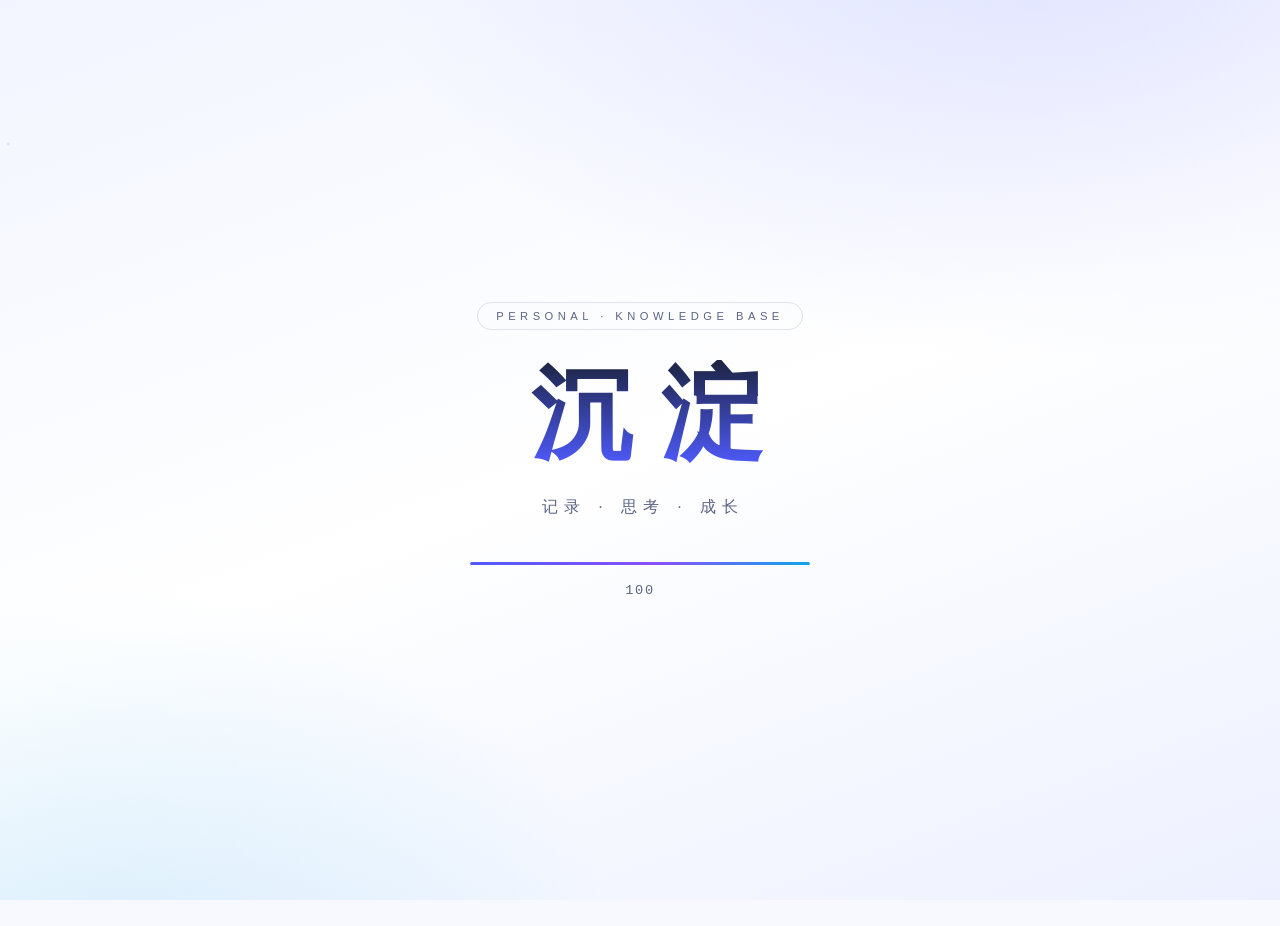
==== index.html @ 415df6d3 "站点: 明亮主题 + 树形章节目录 + 改名沉淀 - 暗色改为明亮主题(浅蓝白底 + 深色文字) - 侧边栏改为树形目录: 笔记 → 章节 → 小节,可折叠展开,   滚动自动展开所在章节并高亮当前小" ====
<!DOCTYPE html>
<html lang="zh-CN">
<head>
<meta charset="UTF-8">
<meta name="viewport" content="width=device-width, initial-scale=1.0">
<title>沉淀 · 个人知识库</title>
<link rel="stylesheet" href="assets/style.css">
</head>
<body>

  <!-- 开场动画 -->
  <div id="intro" aria-hidden="true">
    <canvas id="intro-canvas"></canvas>
    <div class="intro-inner">
      <div class="intro-badge">Personal · Knowledge Base</div>
      <h1 class="intro-title" id="intro-title">沉淀</h1>
      <div class="intro-sub" id="intro-sub">记录 · 思考 · 成长</div>
      <div class="intro-progress"><div class="intro-progress-bar" id="intro-bar"></div></div>
      <div class="intro-count" id="intro-count">00</div>
    </div>
  </div>

  <!-- 主内容 -->
  <main id="main">
    <header class="hero">
      <nav class="nav">
        <span class="logo">◆ 沉淀</span>
        <a href="学习笔记/index.html" class="nav-link">进入沉淀 →</a>
      </nav>
      <div class="hero-body">
        <h1 class="hero-title">沉淀</h1>
        <p class="hero-sub">
          个人技术笔记站点 — 沉淀 TensorRT / LLM 推理、深度学习部署与工具链中的理解与实践。
        </p>
        <a href="学习笔记/index.html" class="btn">
          <span>进入沉淀</span>
          <span class="btn-arrow">→</span>
        </a>
      </div>
    </header>
  </main>

  <script src="assets/marked.min.js"></script>
  <script src="assets/app.js"></script>
</body>
</html>
---- assets/style.css ----
/* ============ 主题 ============ */
:root {
  --bg: #f7f9ff;
  --bg-soft: #eef1fb;
  --surface: rgba(30, 41, 80, 0.05);
  --surface-2: rgba(30, 41, 80, 0.025);
  --border: rgba(30, 41, 80, 0.12);
  --text: #1c2438;
  --text-dim: #5b6585;
  --accent-1: #4f5bff;
  --accent-2: #8a4fff;
  --accent-3: #0ea5e9;
  --grad: linear-gradient(135deg, var(--accent-1), var(--accent-2) 55%, var(--accent-3));
  --radius: 14px;
  --font: -apple-system, BlinkMacSystemFont, "Segoe UI", "PingFang SC", "Hiragino Sans GB", "Microsoft YaHei", "Helvetica Neue", Arial, sans-serif;
  --mono: "JetBrains Mono", "SF Mono", Consolas, "Courier New", monospace;
}

* { box-sizing: border-box; margin: 0; padding: 0; }

html, body {
  height: 100%;
  background: var(--bg);
  color: var(--text);
  font-family: var(--font);
  -webkit-font-smoothing: antialiased;
  scroll-behavior: smooth;
}

::selection { background: rgba(108, 123, 255, 0.28); }

a { color: inherit; text-decoration: none; }

/* ============ 开场动画 ============ */
#intro {
  position: fixed;
  inset: 0;
  z-index: 999;
  display: flex;
  align-items: center;
  justify-content: center;
  overflow: hidden;
  background:
    radial-gradient(1100px 700px at 82% -8%, rgba(108, 123, 255, 0.18), transparent 62%),
    radial-gradient(900px 700px at 8% 112%, rgba(14, 165, 233, 0.14), transparent 60%),
    linear-gradient(160deg, #f2f5ff, #ffffff 50%, #edf1ff);
  transition: opacity .7s ease, transform .9s cubic-bezier(.65, 0, .25, 1);
}
#intro.out {
  opacity: 0;
  transform: scale(1.07);
  pointer-events: none;
}
#intro-canvas {
  position: absolute;
  inset: 0;
  width: 100%;
  height: 100%;
}
.intro-inner {
  position: relative;
  text-align: center;
  padding: 0 24px;
}

.intro-badge {
  display: inline-block;
  font-size: .7rem;
  letter-spacing: .4em;
  color: var(--text-dim);
  border: 1px solid var(--border);
  padding: 7px 18px;
  border-radius: 999px;
  margin-bottom: 30px;
  opacity: 0;
  transform: translateY(14px);
  animation: fadeUp .8s ease forwards .35s;
  text-transform: uppercase;
}

.intro-title {
  font-size: clamp(3rem, 10vw, 6.4rem);
  font-weight: 800;
  letter-spacing: .14em;
  line-height: 1.05;
  margin: 0;
  text-indent: .14em;
}
.letter {
  display: inline-block;
  opacity: 0;
  transform: translateY(56px) rotateX(50deg);
  filter: blur(14px);
  background: linear-gradient(180deg, #1c2440, #4f5bff);
  -webkit-background-clip: text;
  background-clip: text;
  color: transparent;
  transition:
    opacity .8s cubic-bezier(.2, .7, .2, 1),
    transform .95s cubic-bezier(.2, .7, .2, 1),
    filter .95s ease;
  transition-delay: calc(var(--i) * 95ms);
}
.intro-title.on .letter {
  opacity: 1;
  transform: translateY(0) rotateX(0);
  filter: blur(0);
}

.intro-sub {
  margin-top: 30px;
  color: var(--text-dim);
  font-size: 1rem;
  letter-spacing: .42em;
  text-indent: .42em;
  opacity: 0;
  transform: translateY(18px);
  transition: opacity .9s ease .55s, transform .9s ease .55s;
}
.intro-sub.on { opacity: 1; transform: translateY(0); }

.intro-progress {
  margin: 44px auto 0;
  width: min(340px, 72vw);
  height: 3px;
  background: rgba(30, 41, 80, 0.1);
  border-radius: 99px;
  overflow: hidden;
}
.intro-progress-bar {
  height: 100%;
  width: 0%;
  background: var(--grad);
  border-radius: 99px;
  box-shadow: 0 0 14px rgba(108, 123, 255, 0.6);
}
.intro-count {
  margin-top: 18px;
  font-family: var(--mono);
  font-size: .85rem;
  letter-spacing: .12em;
  color: var(--text-dim);
}

@keyframes fadeUp {
  to { opacity: 1; transform: translateY(0); }
}

/* ============ 落地页主内容 ============ */
#main {
  opacity: 0;
  transform: translateY(26px);
  transition: opacity .9s ease .15s, transform .9s ease .15s;
}
#main.on { opacity: 1; transform: translateY(0); }

.hero {
  position: relative;
  min-height: 100vh;
  display: flex;
  flex-direction: column;
  overflow: hidden;
}
.hero::before {
  content: "";
  position: absolute;
  inset: 0;
  background:
    radial-gradient(900px 600px at 75% 15%, rgba(108, 123, 255, 0.12), transparent 60%),
    radial-gradient(700px 500px at 10% 90%, rgba(14, 165, 233, 0.10), transparent 55%);
  pointer-events: none;
}

.nav {
  position: relative;
  display: flex;
  align-items: center;
  justify-content: space-between;
  padding: 22px clamp(20px, 6vw, 64px);
  border-bottom: 1px solid var(--border);
}
.logo {
  font-weight: 700;
  letter-spacing: .12em;
  background: var(--grad);
  -webkit-background-clip: text;
  background-clip: text;
  color: transparent;
}
.nav-link {
  font-size: .9rem;
  color: var(--text-dim);
  border: 1px solid var(--border);
  padding: 8px 16px;
  border-radius: 999px;
  transition: all .25s ease;
}
.nav-link:hover {
  color: var(--text);
  border-color: rgba(108, 123, 255, 0.5);
  background: rgba(108, 123, 255, 0.07);
}

.hero-body {
  position: relative;
  flex: 1;
  display: flex;
  flex-direction: column;
  align-items: center;
  justify-content: center;
  text-align: center;
  padding: 0 24px;
}
.hero-title {
  font-size: clamp(2.6rem, 7vw, 4.6rem);
  font-weight: 800;
  letter-spacing: .06em;
  background: linear-gradient(180deg, #171e38, #4f5bff);
  -webkit-background-clip: text;
  background-clip: text;
  color: transparent;
}
.hero-sub {
  margin-top: 20px;
  max-width: 560px;
  color: var(--text-dim);
  line-height: 1.9;
  font-size: 1.02rem;
}
.btn {
  display: inline-flex;
  align-items: center;
  gap: 12px;
  margin-top: 40px;
  padding: 14px 30px;
  border-radius: 999px;
  font-weight: 600;
  font-size: 1rem;
  color: #fff;
  background: var(--grad);
  box-shadow: 0 10px 30px rgba(108, 123, 255, 0.35);
  transition: transform .25s ease, box-shadow .25s ease;
}
.btn:hover {
  transform: translateY(-3px);
  box-shadow: 0 16px 40px rgba(108, 123, 255, 0.45);
}
.btn-arrow { transition: transform .25s ease; }
.btn:hover .btn-arrow { transform: translateX(4px); }

/* ============ 笔记应用 ============ */
.notes-app {
  display: grid;
  grid-template-columns: 300px 1fr;
  height: 100vh;
}
.sidebar {
  border-right: 1px solid var(--border);
  background: var(--bg-soft);
  display: flex;
  flex-direction: column;
  overflow: hidden;
}
.sidebar-head {
  padding: 22px 24px;
  border-bottom: 1px solid var(--border);
}
.back-link {
  display: inline-block;
  font-size: .85rem;
  color: var(--text-dim);
  margin-bottom: 14px;
  transition: color .2s ease;
}
.back-link:hover { color: var(--text); }
.sidebar-head h2 {
  font-size: 1.3rem;
  letter-spacing: .1em;
}

/* ============ 树形章节目录 ============ */
.tree {
  flex: 1;
  min-height: 0;
  overflow-y: auto;
  padding: 12px;
}
.tree ul { list-style: none; padding-left: 0; margin: 0; }
.tree > ul { padding-left: 0; }
.tree-children { display: none; padding-left: 14px; }
.tree-folder.open > .tree-children { display: block; }

.tree-row {
  display: flex;
  align-items: center;
  padding: 7px 10px;
  border-radius: 8px;
  color: var(--text-dim);
  cursor: pointer;
  user-select: none;
  transition: background .2s ease, color .2s ease;
}
.tree-row:hover { color: var(--text); background: var(--surface); }

.caret {
  flex: none;
  width: 7px;
  height: 7px;
  margin-right: 9px;
  border-right: 1.6px solid currentColor;
  border-bottom: 1.6px solid currentColor;
  transform: rotate(-45deg);
  opacity: .55;
  transition: transform .2s ease;
}
.tree-folder.open > .tree-row .caret { transform: rotate(45deg); }

.tree-label { flex: 1; min-width: 0; }

.tree-root > .tree-row .tree-label {
  font-weight: 700;
  color: var(--text);
}
.tree-folder > .tree-row .tree-label {
  font-weight: 600;
  color: #2a3350;
}
.tree-leaf a {
  display: block;
  padding: 6px 10px 6px 6px;
  border-radius: 8px;
  color: var(--text-dim);
  font-size: .85rem;
  line-height: 1.5;
  border-left: 2px solid transparent;
  transition: all .2s ease;
}
.tree-leaf a:hover { color: var(--text); background: var(--surface); }
.tree-leaf a.active {
  color: var(--accent-1);
  font-weight: 600;
  border-left-color: var(--accent-1);
  background: rgba(108, 123, 255, 0.09);
}

.note-viewer {
  overflow-y: auto;
  background: var(--bg);
}
.note-content {
  max-width: 900px;
  margin: 0 auto;
  padding: 48px clamp(20px, 5vw, 64px) 96px;
  animation: fadeUp .7s ease;
}
.loading {
  color: var(--text-dim);
  letter-spacing: .2em;
  text-align: center;
  padding-top: 40vh;
}

/* ============ Markdown 排版 ============ */
.note-content > :first-child { margin-top: 0; }
.note-content h1 {
  font-size: 2rem;
  margin: 0 0 22px;
  letter-spacing: .03em;
}
.note-content h2 {
  font-size: 1.55rem;
  margin: 44px 0 16px;
  padding-bottom: 10px;
  border-bottom: 1px solid var(--border);
  letter-spacing: .02em;
}
.note-content h3 { font-size: 1.25rem; margin: 34px 0 12px; }
.note-content h4 { font-size: 1.08rem; margin: 28px 0 10px; color: #4a55c9; }
.note-content p { margin: 14px 0; line-height: 1.9; color: #3d4560; }
.note-content ul, .note-content ol { margin: 12px 0 16px; padding-left: 26px; }
.note-content li { margin: 8px 0; line-height: 1.85; color: #3d4560; }
.note-content li::marker { color: var(--accent-1); }

.note-content blockquote {
  margin: 18px 0;
  padding: 12px 18px;
  border-left: 3px solid var(--accent-1);
  background: rgba(108, 123, 255, 0.07);
  border-radius: 0 10px 10px 0;
  color: var(--text-dim);
}

.note-content code {
  font-family: var(--mono);
  font-size: .88em;
  background: rgba(30, 41, 80, 0.08);
  padding: 2px 7px;
  border-radius: 6px;
  color: #c2410c;
}
.note-content pre {
  margin: 20px 0;
  padding: 18px 20px;
  background: #eef1f8;
  border: 1px solid var(--border);
  border-radius: var(--radius);
  overflow-x: auto;
  line-height: 1.7;
}
.note-content pre code {
  background: none;
  padding: 0;
  color: #334155;
  font-size: .88rem;
}

.note-content table {
  width: 100%;
  border-collapse: collapse;
  margin: 20px 0;
  font-size: .92rem;
  display: block;
  overflow-x: auto;
}
.note-content th, .note-content td {
  border: 1px solid var(--border);
  padding: 10px 14px;
  text-align: left;
  vertical-align: top;
  color: #3d4560;
}
.note-content th {
  background: var(--surface);
  color: #232c4d;
  font-weight: 600;
  white-space: nowrap;
}
.note-content tbody tr:nth-child(even) { background: var(--surface-2); }
.note-content strong { color: #171e38; }

/* ============ 响应式 ============ */
@media (max-width: 860px) {
  .notes-app { grid-template-columns: 1fr; grid-template-rows: auto 1fr; }
  .sidebar { border-right: none; border-bottom: 1px solid var(--border); }
  .tree { max-height: 38vh; }
}
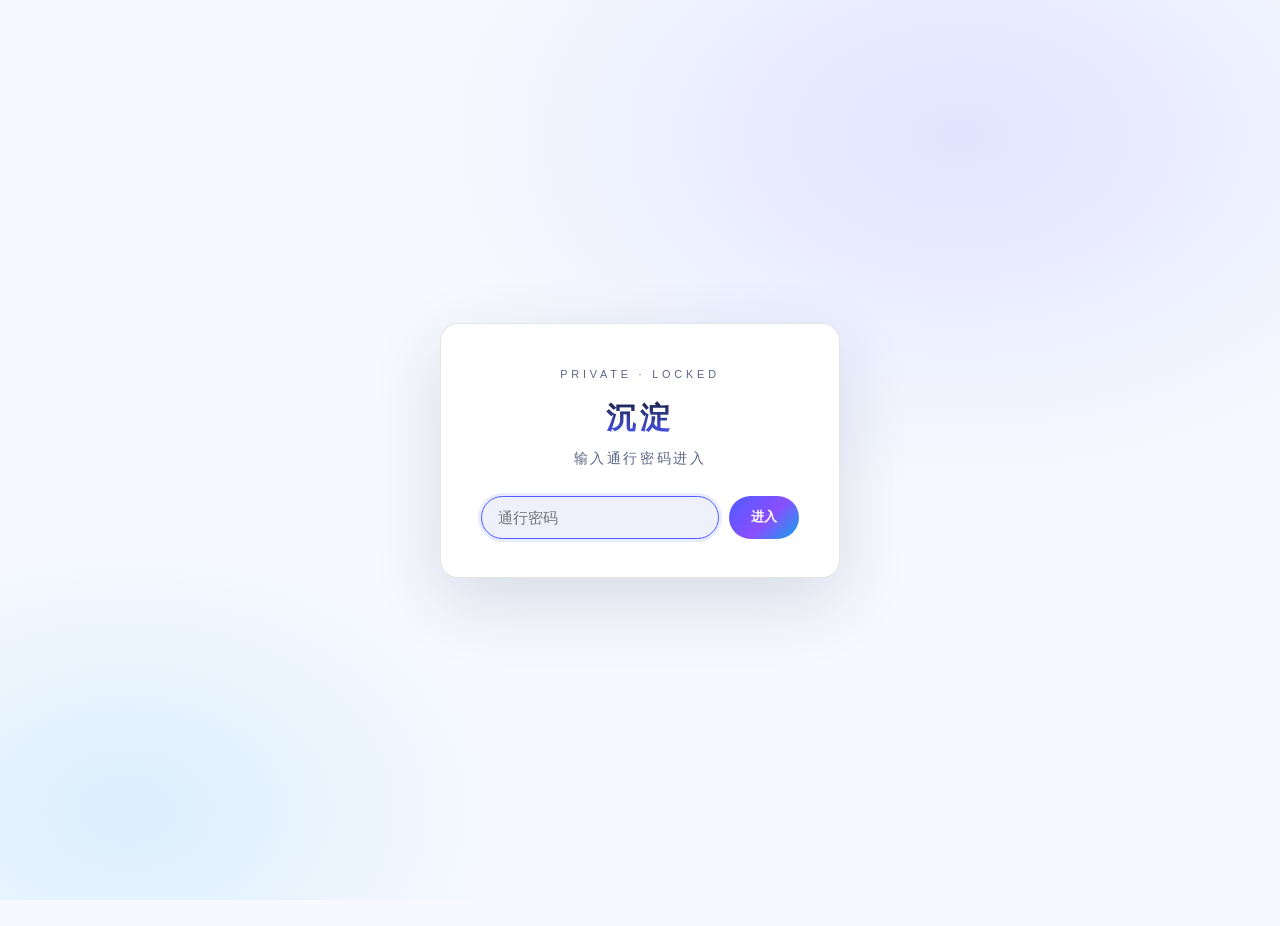
==== commit a331e3cc: "站点: 新增简历目录 + 全站通行密码 - 新增简历页: 内嵌 PDF 预览 + 下载按钮 - 首页导航与笔记页侧边栏加入简历入口 - 全站密码门(前端 SHA-256 校验, 通行密码 888888" ====
--- a/index.html
+++ b/index.html
@@ -25,7 +25,10 @@
     <header class="hero">
       <nav class="nav">
         <span class="logo">◆ 沉淀</span>
-        <a href="学习笔记/index.html" class="nav-link">进入沉淀 →</a>
+        <div class="nav-links">
+          <a href="简历/index.html" class="nav-link">简历</a>
+          <a href="学习笔记/index.html" class="nav-link">进入沉淀 →</a>
+        </div>
       </nav>
       <div class="hero-body">
         <h1 class="hero-title">沉淀</h1>
@@ -40,6 +43,7 @@
     </header>
   </main>
 
+  <script src="assets/gate.js"></script>
   <script src="assets/marked.min.js"></script>
   <script src="assets/app.js"></script>
 </body>
--- a/assets/style.css
+++ b/assets/style.css
@@ -179,6 +179,7 @@
   padding: 22px clamp(20px, 6vw, 64px);
   border-bottom: 1px solid var(--border);
 }
+.nav-links { display: flex; gap: 12px; }
 .logo {
   font-weight: 700;
   letter-spacing: .12em;
@@ -273,6 +274,8 @@
   transition: color .2s ease;
 }
 .back-link:hover { color: var(--text); }
+.head-links { display: flex; gap: 16px; margin-bottom: 14px; }
+.head-links .back-link { margin-bottom: 0; }
 .sidebar-head h2 {
   font-size: 1.3rem;
   letter-spacing: .1em;
@@ -438,6 +441,93 @@
 .note-content tbody tr:nth-child(even) { background: var(--surface-2); }
 .note-content strong { color: #171e38; }
 
+/* ============ 通行密码门 ============ */
+.gate {
+  position: fixed;
+  inset: 0;
+  z-index: 1000;
+  display: flex;
+  align-items: center;
+  justify-content: center;
+  background:
+    radial-gradient(900px 600px at 75% 15%, rgba(108, 123, 255, 0.16), transparent 60%),
+    radial-gradient(700px 500px at 10% 90%, rgba(14, 165, 233, 0.12), transparent 55%),
+    var(--bg);
+  transition: opacity .5s ease;
+}
+.gate.ok { opacity: 0; pointer-events: none; }
+.gate-card {
+  width: min(400px, 88vw);
+  background: #fff;
+  border: 1px solid var(--border);
+  border-radius: 18px;
+  padding: 44px 40px 38px;
+  text-align: center;
+  box-shadow: 0 24px 70px rgba(30, 41, 80, 0.14);
+}
+.gate-badge {
+  font-size: .68rem;
+  letter-spacing: .35em;
+  text-transform: uppercase;
+  color: var(--text-dim);
+  margin-bottom: 18px;
+}
+.gate-title {
+  font-size: 1.9rem;
+  font-weight: 800;
+  letter-spacing: .12em;
+  background: linear-gradient(180deg, #171e38, #4f5bff);
+  -webkit-background-clip: text;
+  background-clip: text;
+  color: transparent;
+}
+.gate-sub { margin-top: 10px; color: var(--text-dim); font-size: .9rem; letter-spacing: .18em; }
+.gate-form { display: flex; gap: 10px; margin-top: 28px; }
+.gate-input {
+  flex: 1;
+  min-width: 0;
+  padding: 12px 16px;
+  border-radius: 999px;
+  border: 1px solid var(--border);
+  background: var(--bg-soft);
+  color: var(--text);
+  font-size: .95rem;
+  outline: none;
+  transition: border-color .2s ease, box-shadow .2s ease;
+}
+.gate-input:focus { border-color: var(--accent-1); box-shadow: 0 0 0 3px rgba(108, 123, 255, 0.15); }
+.gate-btn {
+  padding: 12px 22px;
+  border-radius: 999px;
+  border: none;
+  background: var(--grad);
+  color: #fff;
+  font-weight: 600;
+  cursor: pointer;
+  transition: transform .2s ease, box-shadow .2s ease;
+}
+.gate-btn:hover { transform: translateY(-2px); box-shadow: 0 8px 20px rgba(108, 123, 255, 0.35); }
+.gate-err { margin-top: 16px; color: #d64550; font-size: .85rem; }
+
+/* ============ 简历页 ============ */
+.resume-page { display: flex; flex-direction: column; height: 100vh; }
+.resume-head {
+  padding: 22px clamp(20px, 6vw, 48px);
+  border-bottom: 1px solid var(--border);
+  background: var(--bg-soft);
+}
+.resume-head-row { display: flex; align-items: center; justify-content: space-between; margin-top: 6px; }
+.resume-head h2 { font-size: 1.4rem; letter-spacing: .1em; }
+.btn-sm { margin-top: 0; padding: 10px 20px; font-size: .9rem; }
+.resume-frame-wrap { flex: 1; min-height: 0; padding: 20px; }
+.resume-frame {
+  width: 100%;
+  height: 100%;
+  border: 1px solid var(--border);
+  border-radius: var(--radius);
+  background: #fff;
+}
+
 /* ============ 响应式 ============ */
 @media (max-width: 860px) {
   .notes-app { grid-template-columns: 1fr; grid-template-rows: auto 1fr; }
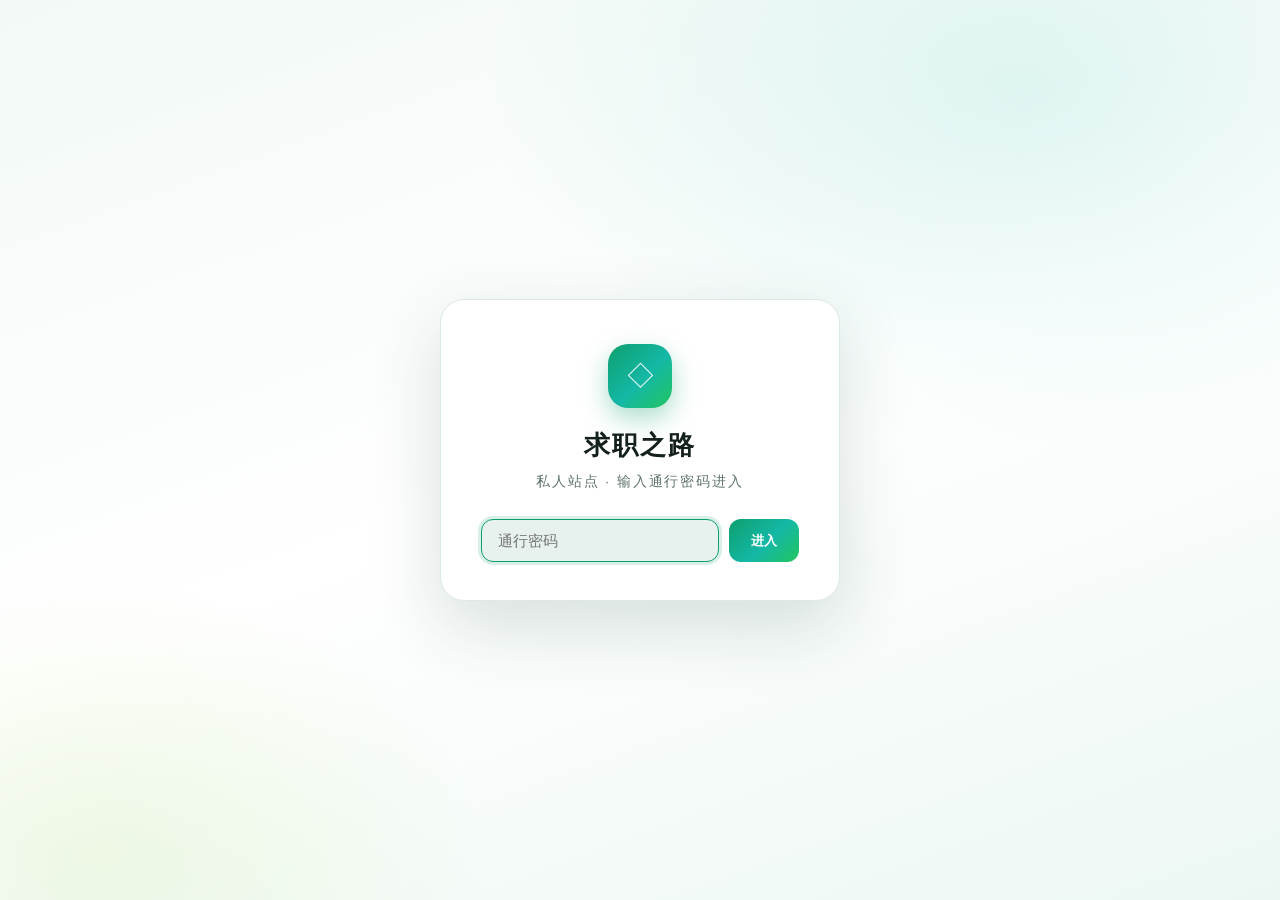
==== commit d2fc0da5: "rebuild: 求职之路 个人站(求职记录/学习笔记/简历/面试经验)" ====
--- a/index.html
+++ b/index.html
@@ -3,45 +3,159 @@
 <head>
 <meta charset="UTF-8">
 <meta name="viewport" content="width=device-width, initial-scale=1.0">
-<title>沉淀 · 个人知识库</title>
+<title>求职之路 · 王博</title>
+<link rel="icon" href="data:image/svg+xml,%3Csvg xmlns='http://www.w3.org/2000/svg' viewBox='0 0 100 100'%3E%3Cdefs%3E%3ClinearGradient id='g' x1='0' y1='0' x2='1' y2='1'%3E%3Cstop offset='0' stop-color='%230e9f6e'/%3E%3Cstop offset='1' stop-color='%2314b8a6'/%3E%3C/linearGradient%3E%3C/defs%3E%3Crect width='100' height='100' rx='22' fill='url(%23g)'/%3E%3Ctext x='50' y='70' font-size='56' text-anchor='middle' fill='white'%3E%E2%99%A6%3C/text%3E%3C/svg%3E">
 <link rel="stylesheet" href="assets/style.css">
 </head>
 <body>
 
-  <!-- 开场动画 -->
-  <div id="intro" aria-hidden="true">
-    <canvas id="intro-canvas"></canvas>
-    <div class="intro-inner">
-      <div class="intro-badge">Personal · Knowledge Base</div>
-      <h1 class="intro-title" id="intro-title">沉淀</h1>
-      <div class="intro-sub" id="intro-sub">记录 · 思考 · 成长</div>
-      <div class="intro-progress"><div class="intro-progress-bar" id="intro-bar"></div></div>
-      <div class="intro-count" id="intro-count">00</div>
+  <!-- 密码门由 gate.js 注入 -->
+
+  <!-- 主应用 -->
+  <div class="app" id="app">
+
+    <!-- 顶部导航 -->
+    <header class="topbar">
+      <div class="brand">
+        <span class="brand-mark">◇</span>
+        <span>求职之路</span>
+      </div>
+      <nav class="nav" id="nav">
+        <button class="nav-tab active" data-view="jobs">
+          <span class="tab-ico">📋</span><span>求职记录</span>
+        </button>
+        <button class="nav-tab" data-view="notes">
+          <span class="tab-ico">📝</span><span>学习笔记</span>
+        </button>
+        <button class="nav-tab" data-view="resume">
+          <span class="tab-ico">📄</span><span>简历</span>
+        </button>
+        <button class="nav-tab" data-view="interview">
+          <span class="tab-ico">💬</span><span>面试经验</span>
+        </button>
+      </nav>
+      <div class="topbar-actions">
+        <button class="icon-btn" id="theme-btn" title="切换主题" aria-label="切换主题">☾</button>
+        <button class="logout-btn" id="logout-btn">退出</button>
+      </div>
+    </header>
+
+    <!-- 视图区 -->
+    <main class="main" id="main">
+
+      <!-- 求职记录 -->
+      <section class="view active" id="view-jobs">
+        <div class="view-pad">
+          <div class="view-head">
+            <div>
+              <div class="view-title">求职记录</div>
+              <div class="view-sub">记录每一次投递与面试,阶段实时跟踪</div>
+            </div>
+            <div class="view-actions">
+              <span class="save-status" id="save-status"></span>
+              <button class="btn-ghost" id="save-repo" type="button">保存到网页</button>
+              <button class="btn" id="add-job" type="button">＋ 添加投递</button>
+            </div>
+          </div>
+
+          <div class="jobs-stats" id="jobs-stats"></div>
+          <div class="filter-bar" id="filter-bar"></div>
+
+          <div class="empty-view" id="jobs-empty" hidden>
+            <div class="empty-ico">📋</div>
+            <p>还没有投递记录,点右上角「添加投递」开始跟踪</p>
+          </div>
+          <div class="jobs-list" id="jobs-list"></div>
+        </div>
+      </section>
+
+      <!-- 学习笔记 -->
+      <section class="view" id="view-notes">
+        <div class="view-pad">
+          <div class="view-head">
+            <div>
+              <div class="view-title">学习笔记</div>
+              <div class="view-sub">推理优化 · TensorRT-LLM · 部署实践</div>
+            </div>
+          </div>
+          <div class="note-picker" id="note-picker"></div>
+          <div class="notes-layout">
+            <aside class="notes-toc" id="notes-toc"></aside>
+            <div class="notes-body">
+              <article class="note-viewer">
+                <div class="note-content" id="note-content"><div class="loading">加载中…</div></div>
+              </article>
+            </div>
+          </div>
+        </div>
+      </section>
+
+      <!-- 简历 -->
+      <section class="view" id="view-resume">
+        <div class="view-pad">
+          <div class="view-head">
+            <div>
+              <div class="view-title">简历</div>
+              <div class="view-sub">模型量化部署工程师 · 王博</div>
+            </div>
+            <div class="view-actions">
+              <a class="btn" href="学习笔记/简历/王博_简历.pdf" download>
+                <span>下载简历</span><span>↓</span>
+              </a>
+            </div>
+          </div>
+          <div class="resume-body">
+            <img class="resume-img" src="学习笔记/简历/王博_简历.png" alt="王博简历">
+          </div>
+        </div>
+      </section>
+
+      <!-- 面试经验 -->
+      <section class="view" id="view-interview">
+        <div class="view-pad">
+          <div class="view-head">
+            <div>
+              <div class="view-title">面试经验</div>
+              <div class="view-sub">每一次面试都是一次复盘</div>
+            </div>
+          </div>
+          <article class="note-viewer interview-body">
+            <div class="note-content" id="interview-content"><div class="loading">加载中…</div></div>
+          </article>
+        </div>
+      </section>
+
+    </main>
+  </div>
+
+  <!-- 添加投递弹窗 -->
+  <div class="modal" id="add-modal" hidden>
+    <div class="modal-card">
+      <h2 class="modal-title">添加投递</h2>
+      <form id="add-form">
+        <label class="modal-field">
+          <span>公司名</span>
+          <input id="add-company" type="text" placeholder="例如:字节跳动" autocomplete="off">
+        </label>
+        <label class="modal-field">
+          <span>招聘链接(选填)</span>
+          <input id="add-link" type="url" placeholder="https://careers.example.com" autocomplete="off">
+        </label>
+        <label class="modal-field">
+          <span>投递日期(选填)</span>
+          <input id="add-date" type="date" autocomplete="off">
+        </label>
+        <label class="modal-field">
+          <span>阶段</span>
+          <select id="add-status" class="modal-select"></select>
+        </label>
+        <div class="modal-actions">
+          <button type="button" class="btn-ghost" id="add-cancel">取消</button>
+          <button type="submit" class="btn">添加</button>
+        </div>
+      </form>
     </div>
   </div>
-
-  <!-- 主内容 -->
-  <main id="main">
-    <header class="hero">
-      <nav class="nav">
-        <span class="logo">◆ 沉淀</span>
-        <div class="nav-links">
-          <a href="简历/index.html" class="nav-link">简历</a>
-          <a href="学习笔记/index.html" class="nav-link">进入沉淀 →</a>
-        </div>
-      </nav>
-      <div class="hero-body">
-        <h1 class="hero-title">沉淀</h1>
-        <p class="hero-sub">
-          个人技术笔记站点 — 沉淀 TensorRT / LLM 推理、深度学习部署与工具链中的理解与实践。
-        </p>
-        <a href="学习笔记/index.html" class="btn">
-          <span>进入沉淀</span>
-          <span class="btn-arrow">→</span>
-        </a>
-      </div>
-    </header>
-  </main>
 
   <script src="assets/gate.js"></script>
   <script src="assets/marked.min.js"></script>
--- a/assets/style.css
+++ b/assets/style.css
@@ -1,19 +1,98 @@
-/* ============ 主题 ============ */
+/* ============ 主题变量(明亮清新,默认) ============ */
 :root {
-  --bg: #f7f9ff;
-  --bg-soft: #eef1fb;
-  --surface: rgba(30, 41, 80, 0.05);
-  --surface-2: rgba(30, 41, 80, 0.025);
-  --border: rgba(30, 41, 80, 0.12);
-  --text: #1c2438;
-  --text-dim: #5b6585;
-  --accent-1: #4f5bff;
-  --accent-2: #8a4fff;
-  --accent-3: #0ea5e9;
-  --grad: linear-gradient(135deg, var(--accent-1), var(--accent-2) 55%, var(--accent-3));
-  --radius: 14px;
+  --bg: #f2f7f5;
+  --bg-soft: #e7f2ee;
+  --surface: rgba(20, 120, 90, 0.05);
+  --surface-2: rgba(20, 120, 90, 0.03);
+  --card: #ffffff;
+  --border: #dde9e4;
+  --border-strong: #c3d8d0;
+  --text: #1c2b26;
+  --text-dim: #5f736c;
+  --text-strong: #14201c;
+  --heading-text: #1e332c;
+  --heading-accent: #0e9f6e;
+  --body-text: #3a4f47;
+  --code-color: #0d7a5f;
+  --code-bg: rgba(14, 159, 110, 0.09);
+  --pre-bg: #eef6f2;
+  --pre-text: #28423a;
+  --quote-bg: rgba(20, 184, 166, 0.07);
+  --active-bg: rgba(14, 159, 110, 0.09);
+  --selection: rgba(20, 184, 166, 0.24);
+  --shadow: rgba(20, 60, 50, 0.10);
+  --shadow-lg: rgba(20, 60, 50, 0.16);
+  --gate-bg:
+    radial-gradient(900px 600px at 80% 10%, rgba(20, 184, 166, 0.12), transparent 60%),
+    radial-gradient(700px 500px at 8% 95%, rgba(132, 204, 22, 0.10), transparent 55%),
+    linear-gradient(160deg, #f2f9f6, #ffffff 50%, #ecf7f3);
+  --accent-1: #0e9f6e;
+  --accent-2: #14b8a6;
+  --accent-3: #84cc16;
+  --grad: linear-gradient(135deg, #0e9f6e, #14b8a6 55%, #22c55e);
+  --radius: 16px;
   --font: -apple-system, BlinkMacSystemFont, "Segoe UI", "PingFang SC", "Hiragino Sans GB", "Microsoft YaHei", "Helvetica Neue", Arial, sans-serif;
   --mono: "JetBrains Mono", "SF Mono", Consolas, "Courier New", monospace;
+
+  --st-applied: #6b7c76;
+  --st-applied-bg: #eef2f0;
+  --st-screen: #0ea5e9;
+  --st-screen-bg: #e8f5fd;
+  --st-quiz: #8b5cf6;
+  --st-quiz-bg: #f1edfe;
+  --st-written: #f59e0b;
+  --st-written-bg: #fef3e2;
+  --st-interview: #14b8a6;
+  --st-interview-bg: #e3f7f5;
+  --st-offer: #22c55e;
+  --st-offer-bg: #e5f8ec;
+  --st-fail: #ef4444;
+  --st-fail-bg: #fdeaea;
+}
+
+/* ============ 主题变量(夜间) ============ */
+html[data-theme="dark"] {
+  --bg: #0b1412;
+  --bg-soft: #0f1c19;
+  --surface: rgba(255, 255, 255, 0.04);
+  --surface-2: rgba(255, 255, 255, 0.02);
+  --card: #11211d;
+  --border: #1e3a33;
+  --border-strong: #2c5148;
+  --text: #e2eee9;
+  --text-dim: #8fa8a0;
+  --text-strong: #ffffff;
+  --heading-text: #d8efe6;
+  --heading-accent: #6ee7b7;
+  --body-text: #c3d8d0;
+  --code-color: #6ee7b7;
+  --code-bg: rgba(110, 231, 183, 0.10);
+  --pre-bg: #0d1a17;
+  --pre-text: #cfe6de;
+  --quote-bg: rgba(20, 184, 166, 0.10);
+  --active-bg: rgba(20, 184, 166, 0.13);
+  --selection: rgba(20, 184, 166, 0.30);
+  --shadow: rgba(0, 0, 0, 0.4);
+  --shadow-lg: rgba(0, 0, 0, 0.55);
+  --gate-bg:
+    radial-gradient(900px 600px at 80% 10%, rgba(20, 184, 166, 0.16), transparent 60%),
+    radial-gradient(700px 500px at 8% 95%, rgba(132, 204, 22, 0.12), transparent 55%),
+    linear-gradient(160deg, #08130f, #0c1b17 50%, #081410);
+
+  --st-applied: #94a7a0;
+  --st-applied-bg: #16231f;
+  --st-screen: #38bdf8;
+  --st-screen-bg: #12293a;
+  --st-quiz: #a78bfa;
+  --st-quiz-bg: #241b3d;
+  --st-written: #fbbf24;
+  --st-written-bg: #382a12;
+  --st-interview: #2dd4bf;
+  --st-interview-bg: #11302c;
+  --st-offer: #4ade80;
+  --st-offer-bg: #123120;
+  --st-fail: #f87171;
+  --st-fail-bg: #3a1515;
 }
 
 * { box-sizing: border-box; margin: 0; padding: 0; }
@@ -24,422 +103,13 @@
   color: var(--text);
   font-family: var(--font);
   -webkit-font-smoothing: antialiased;
-  scroll-behavior: smooth;
-}
-
-::selection { background: rgba(108, 123, 255, 0.28); }
+}
+
+::selection { background: var(--selection); }
 
 a { color: inherit; text-decoration: none; }
 
-/* ============ 开场动画 ============ */
-#intro {
-  position: fixed;
-  inset: 0;
-  z-index: 999;
-  display: flex;
-  align-items: center;
-  justify-content: center;
-  overflow: hidden;
-  background:
-    radial-gradient(1100px 700px at 82% -8%, rgba(108, 123, 255, 0.18), transparent 62%),
-    radial-gradient(900px 700px at 8% 112%, rgba(14, 165, 233, 0.14), transparent 60%),
-    linear-gradient(160deg, #f2f5ff, #ffffff 50%, #edf1ff);
-  transition: opacity .7s ease, transform .9s cubic-bezier(.65, 0, .25, 1);
-}
-#intro.out {
-  opacity: 0;
-  transform: scale(1.07);
-  pointer-events: none;
-}
-#intro-canvas {
-  position: absolute;
-  inset: 0;
-  width: 100%;
-  height: 100%;
-}
-.intro-inner {
-  position: relative;
-  text-align: center;
-  padding: 0 24px;
-}
-
-.intro-badge {
-  display: inline-block;
-  font-size: .7rem;
-  letter-spacing: .4em;
-  color: var(--text-dim);
-  border: 1px solid var(--border);
-  padding: 7px 18px;
-  border-radius: 999px;
-  margin-bottom: 30px;
-  opacity: 0;
-  transform: translateY(14px);
-  animation: fadeUp .8s ease forwards .35s;
-  text-transform: uppercase;
-}
-
-.intro-title {
-  font-size: clamp(3rem, 10vw, 6.4rem);
-  font-weight: 800;
-  letter-spacing: .14em;
-  line-height: 1.05;
-  margin: 0;
-  text-indent: .14em;
-}
-.letter {
-  display: inline-block;
-  opacity: 0;
-  transform: translateY(56px) rotateX(50deg);
-  filter: blur(14px);
-  background: linear-gradient(180deg, #1c2440, #4f5bff);
-  -webkit-background-clip: text;
-  background-clip: text;
-  color: transparent;
-  transition:
-    opacity .8s cubic-bezier(.2, .7, .2, 1),
-    transform .95s cubic-bezier(.2, .7, .2, 1),
-    filter .95s ease;
-  transition-delay: calc(var(--i) * 95ms);
-}
-.intro-title.on .letter {
-  opacity: 1;
-  transform: translateY(0) rotateX(0);
-  filter: blur(0);
-}
-
-.intro-sub {
-  margin-top: 30px;
-  color: var(--text-dim);
-  font-size: 1rem;
-  letter-spacing: .42em;
-  text-indent: .42em;
-  opacity: 0;
-  transform: translateY(18px);
-  transition: opacity .9s ease .55s, transform .9s ease .55s;
-}
-.intro-sub.on { opacity: 1; transform: translateY(0); }
-
-.intro-progress {
-  margin: 44px auto 0;
-  width: min(340px, 72vw);
-  height: 3px;
-  background: rgba(30, 41, 80, 0.1);
-  border-radius: 99px;
-  overflow: hidden;
-}
-.intro-progress-bar {
-  height: 100%;
-  width: 0%;
-  background: var(--grad);
-  border-radius: 99px;
-  box-shadow: 0 0 14px rgba(108, 123, 255, 0.6);
-}
-.intro-count {
-  margin-top: 18px;
-  font-family: var(--mono);
-  font-size: .85rem;
-  letter-spacing: .12em;
-  color: var(--text-dim);
-}
-
-@keyframes fadeUp {
-  to { opacity: 1; transform: translateY(0); }
-}
-
-/* ============ 落地页主内容 ============ */
-#main {
-  opacity: 0;
-  transform: translateY(26px);
-  transition: opacity .9s ease .15s, transform .9s ease .15s;
-}
-#main.on { opacity: 1; transform: translateY(0); }
-
-.hero {
-  position: relative;
-  min-height: 100vh;
-  display: flex;
-  flex-direction: column;
-  overflow: hidden;
-}
-.hero::before {
-  content: "";
-  position: absolute;
-  inset: 0;
-  background:
-    radial-gradient(900px 600px at 75% 15%, rgba(108, 123, 255, 0.12), transparent 60%),
-    radial-gradient(700px 500px at 10% 90%, rgba(14, 165, 233, 0.10), transparent 55%);
-  pointer-events: none;
-}
-
-.nav {
-  position: relative;
-  display: flex;
-  align-items: center;
-  justify-content: space-between;
-  padding: 22px clamp(20px, 6vw, 64px);
-  border-bottom: 1px solid var(--border);
-}
-.nav-links { display: flex; gap: 12px; }
-.logo {
-  font-weight: 700;
-  letter-spacing: .12em;
-  background: var(--grad);
-  -webkit-background-clip: text;
-  background-clip: text;
-  color: transparent;
-}
-.nav-link {
-  font-size: .9rem;
-  color: var(--text-dim);
-  border: 1px solid var(--border);
-  padding: 8px 16px;
-  border-radius: 999px;
-  transition: all .25s ease;
-}
-.nav-link:hover {
-  color: var(--text);
-  border-color: rgba(108, 123, 255, 0.5);
-  background: rgba(108, 123, 255, 0.07);
-}
-
-.hero-body {
-  position: relative;
-  flex: 1;
-  display: flex;
-  flex-direction: column;
-  align-items: center;
-  justify-content: center;
-  text-align: center;
-  padding: 0 24px;
-}
-.hero-title {
-  font-size: clamp(2.6rem, 7vw, 4.6rem);
-  font-weight: 800;
-  letter-spacing: .06em;
-  background: linear-gradient(180deg, #171e38, #4f5bff);
-  -webkit-background-clip: text;
-  background-clip: text;
-  color: transparent;
-}
-.hero-sub {
-  margin-top: 20px;
-  max-width: 560px;
-  color: var(--text-dim);
-  line-height: 1.9;
-  font-size: 1.02rem;
-}
-.btn {
-  display: inline-flex;
-  align-items: center;
-  gap: 12px;
-  margin-top: 40px;
-  padding: 14px 30px;
-  border-radius: 999px;
-  font-weight: 600;
-  font-size: 1rem;
-  color: #fff;
-  background: var(--grad);
-  box-shadow: 0 10px 30px rgba(108, 123, 255, 0.35);
-  transition: transform .25s ease, box-shadow .25s ease;
-}
-.btn:hover {
-  transform: translateY(-3px);
-  box-shadow: 0 16px 40px rgba(108, 123, 255, 0.45);
-}
-.btn-arrow { transition: transform .25s ease; }
-.btn:hover .btn-arrow { transform: translateX(4px); }
-
-/* ============ 笔记应用 ============ */
-.notes-app {
-  display: grid;
-  grid-template-columns: 300px 1fr;
-  height: 100vh;
-}
-.sidebar {
-  border-right: 1px solid var(--border);
-  background: var(--bg-soft);
-  display: flex;
-  flex-direction: column;
-  overflow: hidden;
-}
-.sidebar-head {
-  padding: 22px 24px;
-  border-bottom: 1px solid var(--border);
-}
-.back-link {
-  display: inline-block;
-  font-size: .85rem;
-  color: var(--text-dim);
-  margin-bottom: 14px;
-  transition: color .2s ease;
-}
-.back-link:hover { color: var(--text); }
-.head-links { display: flex; gap: 16px; margin-bottom: 14px; }
-.head-links .back-link { margin-bottom: 0; }
-.sidebar-head h2 {
-  font-size: 1.3rem;
-  letter-spacing: .1em;
-}
-
-/* ============ 树形章节目录 ============ */
-.tree {
-  flex: 1;
-  min-height: 0;
-  overflow-y: auto;
-  padding: 12px;
-}
-.tree ul { list-style: none; padding-left: 0; margin: 0; }
-.tree > ul { padding-left: 0; }
-.tree-children { display: none; padding-left: 14px; }
-.tree-folder.open > .tree-children { display: block; }
-
-.tree-row {
-  display: flex;
-  align-items: center;
-  padding: 7px 10px;
-  border-radius: 8px;
-  color: var(--text-dim);
-  cursor: pointer;
-  user-select: none;
-  transition: background .2s ease, color .2s ease;
-}
-.tree-row:hover { color: var(--text); background: var(--surface); }
-
-.caret {
-  flex: none;
-  width: 7px;
-  height: 7px;
-  margin-right: 9px;
-  border-right: 1.6px solid currentColor;
-  border-bottom: 1.6px solid currentColor;
-  transform: rotate(-45deg);
-  opacity: .55;
-  transition: transform .2s ease;
-}
-.tree-folder.open > .tree-row .caret { transform: rotate(45deg); }
-
-.tree-label { flex: 1; min-width: 0; }
-
-.tree-root > .tree-row .tree-label {
-  font-weight: 700;
-  color: var(--text);
-}
-.tree-folder > .tree-row .tree-label {
-  font-weight: 600;
-  color: #2a3350;
-}
-.tree-leaf a {
-  display: block;
-  padding: 6px 10px 6px 6px;
-  border-radius: 8px;
-  color: var(--text-dim);
-  font-size: .85rem;
-  line-height: 1.5;
-  border-left: 2px solid transparent;
-  transition: all .2s ease;
-}
-.tree-leaf a:hover { color: var(--text); background: var(--surface); }
-.tree-leaf a.active {
-  color: var(--accent-1);
-  font-weight: 600;
-  border-left-color: var(--accent-1);
-  background: rgba(108, 123, 255, 0.09);
-}
-
-.note-viewer {
-  overflow-y: auto;
-  background: var(--bg);
-}
-.note-content {
-  max-width: 900px;
-  margin: 0 auto;
-  padding: 48px clamp(20px, 5vw, 64px) 96px;
-  animation: fadeUp .7s ease;
-}
-.loading {
-  color: var(--text-dim);
-  letter-spacing: .2em;
-  text-align: center;
-  padding-top: 40vh;
-}
-
-/* ============ Markdown 排版 ============ */
-.note-content > :first-child { margin-top: 0; }
-.note-content h1 {
-  font-size: 2rem;
-  margin: 0 0 22px;
-  letter-spacing: .03em;
-}
-.note-content h2 {
-  font-size: 1.55rem;
-  margin: 44px 0 16px;
-  padding-bottom: 10px;
-  border-bottom: 1px solid var(--border);
-  letter-spacing: .02em;
-}
-.note-content h3 { font-size: 1.25rem; margin: 34px 0 12px; }
-.note-content h4 { font-size: 1.08rem; margin: 28px 0 10px; color: #4a55c9; }
-.note-content p { margin: 14px 0; line-height: 1.9; color: #3d4560; }
-.note-content ul, .note-content ol { margin: 12px 0 16px; padding-left: 26px; }
-.note-content li { margin: 8px 0; line-height: 1.85; color: #3d4560; }
-.note-content li::marker { color: var(--accent-1); }
-
-.note-content blockquote {
-  margin: 18px 0;
-  padding: 12px 18px;
-  border-left: 3px solid var(--accent-1);
-  background: rgba(108, 123, 255, 0.07);
-  border-radius: 0 10px 10px 0;
-  color: var(--text-dim);
-}
-
-.note-content code {
-  font-family: var(--mono);
-  font-size: .88em;
-  background: rgba(30, 41, 80, 0.08);
-  padding: 2px 7px;
-  border-radius: 6px;
-  color: #c2410c;
-}
-.note-content pre {
-  margin: 20px 0;
-  padding: 18px 20px;
-  background: #eef1f8;
-  border: 1px solid var(--border);
-  border-radius: var(--radius);
-  overflow-x: auto;
-  line-height: 1.7;
-}
-.note-content pre code {
-  background: none;
-  padding: 0;
-  color: #334155;
-  font-size: .88rem;
-}
-
-.note-content table {
-  width: 100%;
-  border-collapse: collapse;
-  margin: 20px 0;
-  font-size: .92rem;
-  display: block;
-  overflow-x: auto;
-}
-.note-content th, .note-content td {
-  border: 1px solid var(--border);
-  padding: 10px 14px;
-  text-align: left;
-  vertical-align: top;
-  color: #3d4560;
-}
-.note-content th {
-  background: var(--surface);
-  color: #232c4d;
-  font-weight: 600;
-  white-space: nowrap;
-}
-.note-content tbody tr:nth-child(even) { background: var(--surface-2); }
-.note-content strong { color: #171e38; }
+button { font-family: inherit; }
 
 /* ============ 通行密码门 ============ */
 .gate {
@@ -449,56 +119,58 @@
   display: flex;
   align-items: center;
   justify-content: center;
-  background:
-    radial-gradient(900px 600px at 75% 15%, rgba(108, 123, 255, 0.16), transparent 60%),
-    radial-gradient(700px 500px at 10% 90%, rgba(14, 165, 233, 0.12), transparent 55%),
-    var(--bg);
+  background: var(--gate-bg);
   transition: opacity .5s ease;
+  padding: 20px;
 }
 .gate.ok { opacity: 0; pointer-events: none; }
 .gate-card {
-  width: min(400px, 88vw);
-  background: #fff;
-  border: 1px solid var(--border);
-  border-radius: 18px;
+  width: min(400px, 92vw);
+  background: var(--card);
+  border: 1px solid var(--border);
+  border-radius: 24px;
   padding: 44px 40px 38px;
   text-align: center;
-  box-shadow: 0 24px 70px rgba(30, 41, 80, 0.14);
-}
-.gate-badge {
-  font-size: .68rem;
-  letter-spacing: .35em;
-  text-transform: uppercase;
-  color: var(--text-dim);
-  margin-bottom: 18px;
+  box-shadow: 0 24px 70px var(--shadow-lg);
+  animation: pop .45s cubic-bezier(.2, .8, .25, 1);
+}
+.gate-logo {
+  width: 64px;
+  height: 64px;
+  margin: 0 auto 20px;
+  border-radius: 20px;
+  background: var(--grad);
+  display: flex;
+  align-items: center;
+  justify-content: center;
+  font-size: 1.7rem;
+  color: #fff;
+  box-shadow: 0 10px 26px rgba(14, 159, 110, 0.35);
 }
 .gate-title {
-  font-size: 1.9rem;
+  font-size: 1.6rem;
   font-weight: 800;
-  letter-spacing: .12em;
-  background: linear-gradient(180deg, #171e38, #4f5bff);
-  -webkit-background-clip: text;
-  background-clip: text;
-  color: transparent;
-}
-.gate-sub { margin-top: 10px; color: var(--text-dim); font-size: .9rem; letter-spacing: .18em; }
+  letter-spacing: .08em;
+  color: var(--text-strong);
+}
+.gate-sub { margin-top: 10px; color: var(--text-dim); font-size: .85rem; letter-spacing: .14em; }
 .gate-form { display: flex; gap: 10px; margin-top: 28px; }
 .gate-input {
   flex: 1;
   min-width: 0;
   padding: 12px 16px;
-  border-radius: 999px;
-  border: 1px solid var(--border);
+  border-radius: 12px;
+  border: 1px solid var(--border-strong);
   background: var(--bg-soft);
   color: var(--text);
   font-size: .95rem;
   outline: none;
   transition: border-color .2s ease, box-shadow .2s ease;
 }
-.gate-input:focus { border-color: var(--accent-1); box-shadow: 0 0 0 3px rgba(108, 123, 255, 0.15); }
+.gate-input:focus { border-color: var(--accent-1); box-shadow: 0 0 0 3px rgba(14, 159, 110, 0.16); }
 .gate-btn {
   padding: 12px 22px;
-  border-radius: 999px;
+  border-radius: 12px;
   border: none;
   background: var(--grad);
   color: #fff;
@@ -506,31 +178,666 @@
   cursor: pointer;
   transition: transform .2s ease, box-shadow .2s ease;
 }
-.gate-btn:hover { transform: translateY(-2px); box-shadow: 0 8px 20px rgba(108, 123, 255, 0.35); }
-.gate-err { margin-top: 16px; color: #d64550; font-size: .85rem; }
-
-/* ============ 简历页 ============ */
-.resume-page { display: flex; flex-direction: column; height: 100vh; }
-.resume-head {
-  padding: 22px clamp(20px, 6vw, 48px);
+.gate-btn:hover { transform: translateY(-2px); box-shadow: 0 8px 20px rgba(14, 159, 110, 0.32); }
+.gate-err { margin-top: 16px; color: var(--st-fail); font-size: .85rem; }
+.gate-hint { margin-top: 18px; color: var(--text-dim); font-size: .72rem; letter-spacing: .06em; opacity: .7; }
+
+@keyframes pop {
+  from { opacity: 0; transform: translateY(16px) scale(.96); }
+  to { opacity: 1; transform: translateY(0) scale(1); }
+}
+
+/* ============ 应用外壳 ============ */
+.app {
+  display: flex;
+  flex-direction: column;
+  height: 100vh;
+  overflow: hidden;
+}
+
+/* ---- 顶部导航 ---- */
+.topbar {
+  flex: none;
+  height: 60px;
+  display: flex;
+  align-items: center;
+  gap: 12px;
+  padding: 0 clamp(16px, 4vw, 40px);
+  background: var(--card);
   border-bottom: 1px solid var(--border);
+  position: relative;
+  z-index: 50;
+}
+.brand {
+  display: flex;
+  align-items: center;
+  gap: 10px;
+  font-weight: 800;
+  letter-spacing: .04em;
+  font-size: 1.05rem;
+  color: var(--text-strong);
+  white-space: nowrap;
+}
+.brand-mark {
+  width: 30px;
+  height: 30px;
+  border-radius: 10px;
+  background: var(--grad);
+  color: #fff;
+  font-size: .95rem;
+  display: inline-flex;
+  align-items: center;
+  justify-content: center;
+  box-shadow: 0 6px 16px rgba(14, 159, 110, 0.3);
+}
+.nav {
+  flex: 1;
+  display: flex;
+  align-items: center;
+  gap: 4px;
+  margin-left: 18px;
+  overflow-x: auto;
+}
+.nav-tab {
+  display: inline-flex;
+  align-items: center;
+  gap: 7px;
+  padding: 8px 16px;
+  border-radius: 12px;
+  border: none;
+  background: transparent;
+  color: var(--text-dim);
+  font-size: .92rem;
+  font-weight: 600;
+  cursor: pointer;
+  white-space: nowrap;
+  transition: all .2s ease;
+}
+.nav-tab:hover { color: var(--text); background: var(--surface); }
+.nav-tab.active {
+  color: var(--accent-1);
+  background: var(--active-bg);
+}
+.nav-tab .tab-ico { font-size: 1.02rem; }
+.topbar-actions { display: flex; align-items: center; gap: 8px; flex: none; }
+.icon-btn {
+  width: 36px;
+  height: 36px;
+  border-radius: 12px;
+  border: 1px solid var(--border);
+  background: var(--card);
+  color: var(--text-dim);
+  font-size: 1rem;
+  cursor: pointer;
+  display: inline-flex;
+  align-items: center;
+  justify-content: center;
+  transition: all .2s ease;
+}
+.icon-btn:hover {
+  color: var(--accent-1);
+  border-color: rgba(14, 159, 110, 0.5);
+  background: var(--active-bg);
+}
+.logout-btn {
+  display: inline-flex;
+  align-items: center;
+  gap: 6px;
+  padding: 8px 14px;
+  border-radius: 12px;
+  border: 1px solid var(--border);
+  background: var(--card);
+  color: var(--text-dim);
+  font-size: .85rem;
+  font-weight: 600;
+  cursor: pointer;
+  transition: all .2s ease;
+}
+.logout-btn:hover {
+  color: var(--st-fail);
+  border-color: rgba(239, 68, 68, 0.45);
+  background: var(--st-fail-bg);
+}
+
+/* ---- 主视图区 ---- */
+.main {
+  flex: 1;
+  min-height: 0;
+  position: relative;
+  overflow-y: auto;
+}
+.view { display: none; min-height: 100%; }
+.view.active { display: block; animation: viewIn .35s ease; }
+@keyframes viewIn {
+  from { opacity: 0; transform: translateY(10px); }
+  to { opacity: 1; transform: translateY(0); }
+}
+.view-pad { padding: 28px clamp(16px, 4vw, 48px) 80px; }
+
+.view-head {
+  display: flex;
+  align-items: center;
+  justify-content: space-between;
+  gap: 16px;
+  flex-wrap: wrap;
+  margin-bottom: 22px;
+}
+.view-title {
+  font-size: 1.5rem;
+  font-weight: 800;
+  letter-spacing: .02em;
+  color: var(--text-strong);
+}
+.view-sub { margin-top: 5px; color: var(--text-dim); font-size: .88rem; }
+.view-actions { display: flex; align-items: center; gap: 10px; flex-wrap: wrap; }
+
+/* ---- 按钮 ---- */
+.btn {
+  display: inline-flex;
+  align-items: center;
+  gap: 8px;
+  padding: 10px 20px;
+  border-radius: 12px;
+  border: none;
+  background: var(--grad);
+  color: #fff;
+  font-size: .9rem;
+  font-weight: 600;
+  cursor: pointer;
+  transition: transform .2s ease, box-shadow .2s ease;
+  box-shadow: 0 6px 18px rgba(14, 159, 110, 0.28);
+}
+.btn:hover { transform: translateY(-2px); box-shadow: 0 10px 26px rgba(14, 159, 110, 0.36); }
+.btn-ghost {
+  display: inline-flex;
+  align-items: center;
+  gap: 8px;
+  padding: 10px 18px;
+  border-radius: 12px;
+  border: 1px solid var(--border);
+  background: var(--card);
+  color: var(--text-dim);
+  font-size: .9rem;
+  font-weight: 600;
+  cursor: pointer;
+  transition: all .2s ease;
+}
+.btn-ghost:hover {
+  color: var(--accent-1);
+  border-color: rgba(14, 159, 110, 0.5);
+  background: var(--active-bg);
+}
+
+/* ---- 求职记录 ---- */
+.jobs-stats {
+  display: grid;
+  grid-template-columns: repeat(auto-fit, minmax(140px, 1fr));
+  gap: 14px;
+  margin-bottom: 24px;
+}
+.stat-card {
+  background: var(--card);
+  border: 1px solid var(--border);
+  border-radius: var(--radius);
+  padding: 18px 20px;
+  box-shadow: 0 6px 20px var(--shadow);
+}
+.stat-num {
+  font-size: 1.7rem;
+  font-weight: 800;
+  color: var(--text-strong);
+  font-variant-numeric: tabular-nums;
+}
+.stat-num.offer { color: var(--st-offer); }
+.stat-num.fail { color: var(--st-fail); }
+.stat-label { margin-top: 4px; font-size: .8rem; color: var(--text-dim); letter-spacing: .04em; }
+
+.filter-bar {
+  display: flex;
+  gap: 8px;
+  flex-wrap: wrap;
+  margin-bottom: 20px;
+}
+.filter-chip {
+  padding: 7px 15px;
+  border-radius: 999px;
+  border: 1px solid var(--border);
+  background: var(--card);
+  color: var(--text-dim);
+  font-size: .82rem;
+  font-weight: 600;
+  cursor: pointer;
+  transition: all .2s ease;
+}
+.filter-chip:hover { color: var(--text); border-color: var(--border-strong); }
+.filter-chip.active {
+  color: #fff;
+  background: var(--grad);
+  border-color: transparent;
+  box-shadow: 0 4px 12px rgba(14, 159, 110, 0.3);
+}
+
+.jobs-list {
+  display: flex;
+  flex-direction: column;
+  gap: 12px;
+  max-width: 900px;
+}
+.job-card {
+  background: var(--card);
+  border: 1px solid var(--border);
+  border-left: 4px solid var(--st-applied);
+  border-radius: var(--radius);
+  box-shadow: 0 6px 20px var(--shadow);
+  transition: box-shadow .2s ease, transform .2s ease;
+}
+.job-card:hover { box-shadow: 0 10px 30px var(--shadow-lg); }
+.job-card.st-screen { border-left-color: var(--st-screen); }
+.job-card.st-quiz { border-left-color: var(--st-quiz); }
+.job-card.st-written { border-left-color: var(--st-written); }
+.job-card.st-interview { border-left-color: var(--st-interview); }
+.job-card.st-offer { border-left-color: var(--st-offer); }
+.job-card.st-fail { border-left-color: var(--st-fail); }
+
+.job-main {
+  display: flex;
+  align-items: center;
+  gap: 16px;
+  padding: 16px 20px;
+  flex-wrap: wrap;
+}
+.job-company {
+  font-size: 1.05rem;
+  font-weight: 700;
+  color: var(--text-strong);
+  min-width: 0;
+}
+.job-meta {
+  display: flex;
+  align-items: center;
+  gap: 14px;
+  flex: 1;
+  min-width: 160px;
+  color: var(--text-dim);
+  font-size: .82rem;
+  flex-wrap: wrap;
+}
+.job-meta .dot { opacity: .5; }
+.job-date { white-space: nowrap; }
+.job-link {
+  color: var(--accent-2);
+  font-weight: 600;
+  white-space: nowrap;
+}
+.job-link:hover { text-decoration: underline; }
+
+.job-controls {
+  display: flex;
+  align-items: center;
+  gap: 8px;
+  margin-left: auto;
+}
+.status-sel-wrap { position: relative; flex: none; }
+.status-sel-wrap::after {
+  content: '';
+  position: absolute;
+  right: 13px;
+  top: 50%;
+  width: 7px;
+  height: 7px;
+  margin-top: -5px;
+  border-right: 1.6px solid currentColor;
+  border-bottom: 1.6px solid currentColor;
+  transform: rotate(45deg);
+  opacity: .55;
+  pointer-events: none;
+}
+.status-sel {
+  appearance: none;
+  -webkit-appearance: none;
+  font-family: inherit;
+  font-size: .82rem;
+  font-weight: 600;
+  color: var(--text);
+  padding: 8px 34px 8px 14px;
+  border-radius: 999px;
+  border: 1px solid var(--border-strong);
+  background: var(--st-applied-bg);
+  cursor: pointer;
+  outline: none;
+  transition: all .2s ease;
+}
+.status-sel:hover { border-color: var(--accent-2); }
+.status-sel.opt-screen { background: var(--st-screen-bg); color: var(--st-screen); }
+.status-sel.opt-quiz { background: var(--st-quiz-bg); color: var(--st-quiz); }
+.status-sel.opt-written { background: var(--st-written-bg); color: var(--st-written); }
+.status-sel.opt-interview { background: var(--st-interview-bg); color: var(--st-interview); }
+.status-sel.opt-offer { background: var(--st-offer-bg); color: var(--st-offer); }
+.status-sel.opt-fail { background: var(--st-fail-bg); color: var(--st-fail); }
+
+.job-btn {
+  width: 32px;
+  height: 32px;
+  border-radius: 10px;
+  border: 1px solid var(--border);
+  background: var(--card);
+  color: var(--text-dim);
+  font-size: .9rem;
+  cursor: pointer;
+  display: inline-flex;
+  align-items: center;
+  justify-content: center;
+  transition: all .2s ease;
+}
+.job-btn:hover { color: var(--text); border-color: var(--border-strong); }
+.job-btn.del:hover { color: var(--st-fail); border-color: rgba(239, 68, 68, 0.4); background: var(--st-fail-bg); }
+
+.job-note {
+  border-top: 1px dashed var(--border);
+  padding: 0 20px 16px;
+  display: none;
+}
+.job-note.open { display: block; animation: viewIn .25s ease; }
+.note-toggle {
+  display: flex;
+  align-items: center;
+  gap: 6px;
+  margin-top: 4px;
+  padding: 8px 20px;
+  border: none;
+  background: transparent;
+  color: var(--text-dim);
+  font-size: .8rem;
+  cursor: pointer;
+}
+.note-toggle:hover { color: var(--accent-1); }
+.note-box {
+  width: 100%;
+  min-height: 56px;
+  resize: vertical;
+  padding: 12px 14px;
+  border-radius: 12px;
+  border: 1px solid var(--border);
   background: var(--bg-soft);
-}
-.resume-head-row { display: flex; align-items: center; justify-content: space-between; margin-top: 6px; }
-.resume-head h2 { font-size: 1.4rem; letter-spacing: .1em; }
-.btn-sm { margin-top: 0; padding: 10px 20px; font-size: .9rem; }
-.resume-frame-wrap { flex: 1; min-height: 0; padding: 20px; }
-.resume-frame {
+  color: var(--text);
+  font-size: .88rem;
+  line-height: 1.6;
+  font-family: inherit;
+  outline: none;
+  transition: border-color .2s ease, box-shadow .2s ease;
+}
+.note-box:focus { border-color: var(--accent-1); box-shadow: 0 0 0 3px rgba(14, 159, 110, 0.13); }
+
+.empty-view {
+  text-align: center;
+  padding: 80px 20px;
+  color: var(--text-dim);
+}
+.empty-view .empty-ico { font-size: 2.6rem; margin-bottom: 14px; opacity: .6; }
+.empty-view p { font-size: .95rem; letter-spacing: .06em; }
+
+/* ---- 求职记录保存状态 ---- */
+.save-status { font-size: .8rem; color: var(--text-dim); max-width: 240px; line-height: 1.4; }
+.save-status.ok { color: var(--st-offer); }
+.save-status.err { color: var(--st-fail); }
+
+/* ---- 笔记 ---- */
+.notes-layout {
+  display: flex;
+  gap: 22px;
+  align-items: flex-start;
+}
+.notes-toc {
+  flex: none;
+  width: 240px;
+  position: sticky;
+  top: 24px;
+  max-height: calc(100vh - 160px);
+  overflow-y: auto;
+  background: var(--card);
+  border: 1px solid var(--border);
+  border-radius: var(--radius);
+  padding: 14px;
+  box-shadow: 0 6px 20px var(--shadow);
+}
+.notes-toc-title {
+  font-size: .78rem;
+  font-weight: 700;
+  letter-spacing: .1em;
+  color: var(--text-dim);
+  padding: 4px 8px 12px;
+  border-bottom: 1px solid var(--border);
+  margin-bottom: 8px;
+}
+.notes-toc ul { list-style: none; }
+.notes-toc .toc-folder > .toc-row {
+  display: flex;
+  align-items: center;
+  gap: 8px;
+  padding: 7px 8px;
+  border-radius: 10px;
+  color: var(--heading-text);
+  font-weight: 700;
+  font-size: .86rem;
+  cursor: pointer;
+  user-select: none;
+}
+.notes-toc .toc-folder.open > .toc-children { display: block; }
+.notes-toc .toc-children { display: none; margin: 2px 0 6px 8px; padding-left: 10px; border-left: 1px solid var(--border); }
+.notes-toc .caret {
+  width: 7px;
+  height: 7px;
+  border-right: 1.6px solid currentColor;
+  border-bottom: 1.6px solid currentColor;
+  transform: rotate(-45deg);
+  opacity: .55;
+  flex: none;
+  transition: transform .2s ease;
+}
+.notes-toc .toc-folder.open > .toc-row .caret { transform: rotate(45deg); }
+.notes-toc .toc-leaf a {
+  display: block;
+  padding: 6px 8px;
+  border-radius: 10px;
+  color: var(--text-dim);
+  font-size: .82rem;
+  line-height: 1.5;
+  border-left: 2px solid transparent;
+  cursor: pointer;
+}
+.notes-toc .toc-leaf a:hover { color: var(--text); background: var(--surface); }
+.notes-toc .toc-leaf a.active {
+  color: var(--accent-1);
+  font-weight: 600;
+  border-left-color: var(--accent-1);
+  background: var(--active-bg);
+}
+
+.notes-body {
+  flex: 1;
+  min-width: 0;
+}
+.note-viewer {
+  background: var(--card);
+  border: 1px solid var(--border);
+  border-radius: var(--radius);
+  box-shadow: 0 6px 20px var(--shadow);
+}
+.note-content {
+  max-width: 860px;
+  margin: 0 auto;
+  padding: 40px clamp(20px, 5vw, 60px) 80px;
+}
+.loading { color: var(--text-dim); letter-spacing: .2em; text-align: center; padding-top: 60px; }
+.note-empty { color: var(--text-dim); text-align: center; padding: 80px 20px; }
+
+/* ---- 笔记选择器 ---- */
+.note-picker {
+  display: flex;
+  gap: 8px;
+  flex-wrap: wrap;
+  margin-bottom: 16px;
+}
+.note-pill {
+  padding: 8px 16px;
+  border-radius: 999px;
+  border: 1px solid var(--border);
+  background: var(--card);
+  color: var(--text-dim);
+  font-size: .86rem;
+  font-weight: 600;
+  cursor: pointer;
+  transition: all .2s ease;
+}
+.note-pill:hover { color: var(--text); border-color: var(--border-strong); }
+.note-pill.active { color: #fff; background: var(--grad); border-color: transparent; }
+
+/* ============ Markdown 排版 ============ */
+.note-content > :first-child { margin-top: 0; }
+.note-content h1 {
+  font-size: 1.9rem;
+  margin: 0 0 20px;
+  letter-spacing: .02em;
+  color: var(--text-strong);
+}
+.note-content h2 {
+  font-size: 1.42rem;
+  margin: 40px 0 14px;
+  padding-bottom: 10px;
+  border-bottom: 1px solid var(--border);
+  color: var(--heading-text);
+  letter-spacing: .01em;
+}
+.note-content h3 { font-size: 1.16rem; margin: 30px 0 10px; color: var(--heading-text); }
+.note-content h4 { font-size: 1.02rem; margin: 24px 0 8px; color: var(--heading-accent); }
+.note-content p { margin: 13px 0; line-height: 1.9; color: var(--body-text); }
+.note-content ul, .note-content ol { margin: 10px 0 14px; padding-left: 26px; }
+.note-content li { margin: 7px 0; line-height: 1.8; color: var(--body-text); }
+.note-content li::marker { color: var(--accent-1); }
+.note-content blockquote {
+  margin: 16px 0;
+  padding: 12px 18px;
+  border-left: 3px solid var(--accent-1);
+  background: var(--quote-bg);
+  border-radius: 0 12px 12px 0;
+  color: var(--text-dim);
+}
+.note-content blockquote p { color: inherit; }
+.note-content code {
+  font-family: var(--mono);
+  font-size: .87em;
+  background: var(--code-bg);
+  padding: 2px 7px;
+  border-radius: 6px;
+  color: var(--code-color);
+}
+.note-content pre {
+  margin: 18px 0;
+  padding: 16px 18px;
+  background: var(--pre-bg);
+  border: 1px solid var(--border);
+  border-radius: var(--radius);
+  overflow-x: auto;
+  line-height: 1.7;
+}
+.note-content pre code { background: none; padding: 0; color: var(--pre-text); font-size: .86rem; }
+.note-content table {
   width: 100%;
-  height: 100%;
+  border-collapse: collapse;
+  margin: 18px 0;
+  font-size: .9rem;
+  display: block;
+  overflow-x: auto;
+}
+.note-content th, .note-content td {
+  border: 1px solid var(--border);
+  padding: 10px 14px;
+  text-align: left;
+  vertical-align: top;
+  color: var(--body-text);
+}
+.note-content th {
+  background: var(--surface);
+  color: var(--heading-text);
+  font-weight: 600;
+  white-space: nowrap;
+}
+.note-content tbody tr:nth-child(even) { background: var(--surface-2); }
+.note-content strong { color: var(--text-strong); }
+.note-content img { max-width: 100%; border-radius: 10px; }
+
+/* ---- 简历 ---- */
+.resume-body {
+  max-width: 980px;
+  margin: 0 auto;
+  text-align: center;
+}
+.resume-img {
+  width: 100%;
   border: 1px solid var(--border);
   border-radius: var(--radius);
-  background: #fff;
-}
-
-/* ============ 响应式 ============ */
-@media (max-width: 860px) {
-  .notes-app { grid-template-columns: 1fr; grid-template-rows: auto 1fr; }
-  .sidebar { border-right: none; border-bottom: 1px solid var(--border); }
-  .tree { max-height: 38vh; }
-}
+  background: var(--card);
+  box-shadow: 0 12px 40px var(--shadow-lg);
+}
+
+/* ---- 面试经验 ---- */
+.interview-body { max-width: 860px; }
+
+/* ---- 弹窗 ---- */
+.modal {
+  position: fixed;
+  inset: 0;
+  z-index: 900;
+  display: flex;
+  align-items: center;
+  justify-content: center;
+  background: rgba(8, 20, 16, 0.5);
+  padding: 20px;
+}
+.modal[hidden] { display: none; }
+.modal-card {
+  width: min(460px, 92vw);
+  background: var(--card);
+  border: 1px solid var(--border);
+  border-radius: 20px;
+  padding: 30px 28px 24px;
+  box-shadow: 0 24px 70px var(--shadow-lg);
+  animation: pop .3s cubic-bezier(.2, .8, .25, 1);
+}
+.modal-title { font-size: 1.2rem; font-weight: 800; color: var(--text-strong); margin-bottom: 20px; }
+.modal-field { display: flex; flex-direction: column; gap: 7px; margin-bottom: 16px; }
+.modal-field > span { font-size: .82rem; color: var(--text-dim); }
+.modal-field input {
+  padding: 11px 14px;
+  border-radius: 12px;
+  border: 1px solid var(--border-strong);
+  background: var(--bg-soft);
+  color: var(--text);
+  font-size: .92rem;
+  outline: none;
+  transition: border-color .2s ease, box-shadow .2s ease;
+}
+.modal-field input:focus { border-color: var(--accent-1); box-shadow: 0 0 0 3px rgba(14, 159, 110, 0.14); }
+.modal-select {
+  padding: 11px 14px;
+  border-radius: 12px;
+  border: 1px solid var(--border-strong);
+  background: var(--bg-soft);
+  color: var(--text);
+  font-size: .92rem;
+  outline: none;
+  cursor: pointer;
+  transition: border-color .2s ease, box-shadow .2s ease;
+}
+.modal-select:focus { border-color: var(--accent-1); box-shadow: 0 0 0 3px rgba(14, 159, 110, 0.14); }
+.modal-actions { display: flex; justify-content: flex-end; gap: 10px; margin-top: 22px; }
+
+/* ---- 响应式 ---- */
+@media (max-width: 760px) {
+  .topbar { height: auto; flex-wrap: wrap; padding-top: 10px; padding-bottom: 10px; }
+  .nav { order: 3; width: 100%; margin-left: 0; margin-top: 6px; }
+  .notes-layout { flex-direction: column; }
+  .notes-toc { position: static; width: 100%; max-height: none; }
+  .job-main { flex-direction: column; align-items: flex-start; }
+  .job-controls { width: 100%; margin-left: 0; }
+}
